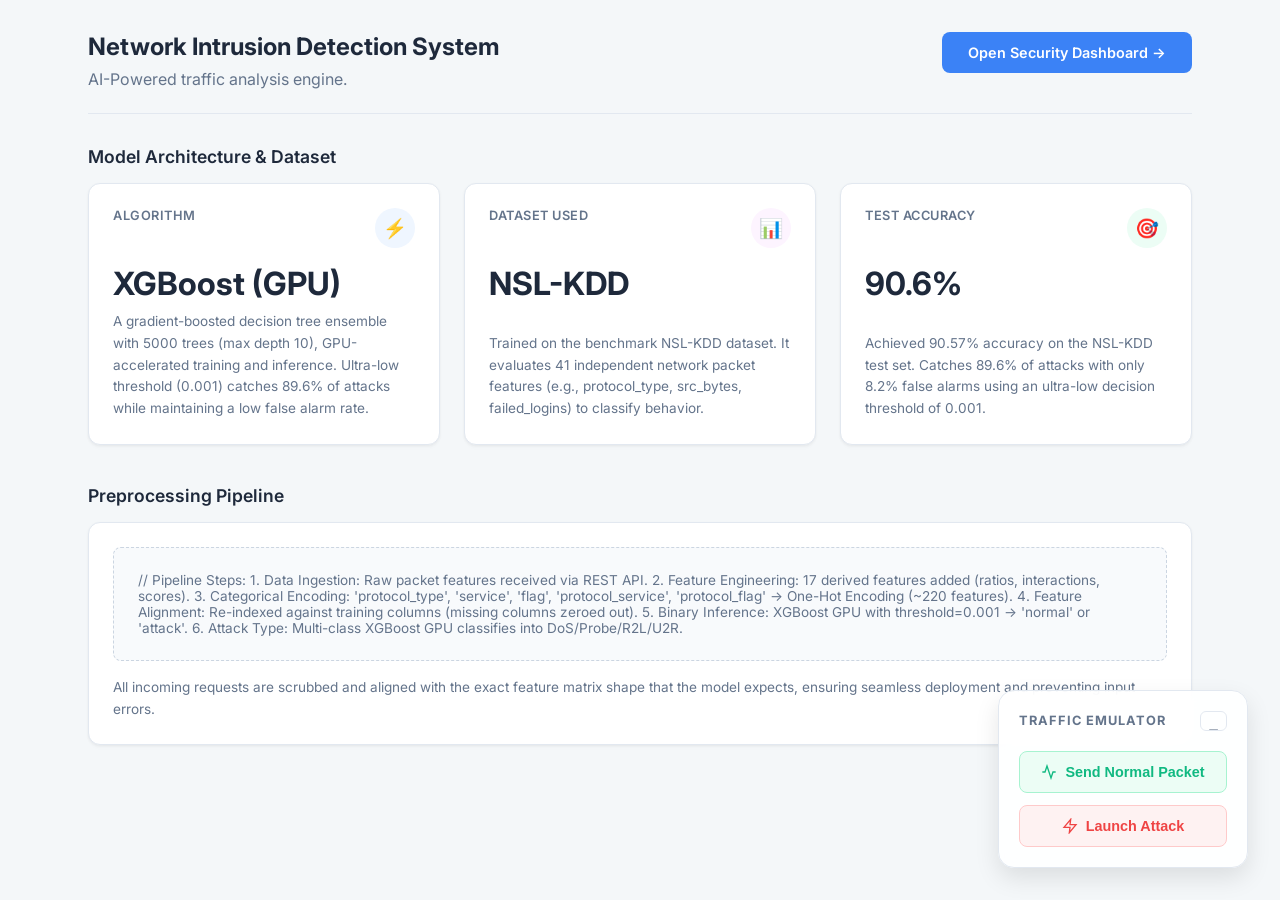
==== templates/index.html @ 62cef050 "feat: add model and site" ====
<!DOCTYPE html>
<html lang="en">
<head>
    <meta charset="UTF-8">
    <meta name="viewport" content="width=device-width, initial-scale=1.0">
    <title>Model Overview - IDS Dashboard</title>
    <link href="https://fonts.googleapis.com/css2?family=Inter:wght@400;500;600;700;800&family=JetBrains+Mono&display=swap" rel="stylesheet">
    <link rel="stylesheet" href="/static/style.css">
</head>
<body>

    <!-- Main Content -->
    <main class="main-content" style="margin-left: 0; max-width: 1200px; margin: 0 auto;">
        <div class="page-header" style="align-items: flex-start; border-bottom: 1px solid var(--border-color); padding-bottom: 1.5rem;">
            <div>
                <h1 class="page-title">Network Intrusion Detection System</h1>
                <p style="color: var(--text-muted); font-size: 1rem; margin-top: 0.5rem;">AI-Powered traffic analysis engine.</p>
            </div>
            <a href="/dashboard" class="btn" style="background: var(--accent-blue); color: white; text-decoration: none; max-width: 250px;">
                Open Security Dashboard →
            </a>
        </div>

        <h2 class="section-title">Model Architecture & Dataset</h2>
        <div class="metrics-grid">
            
            <div class="card">
                <div class="card-header">
                    <span class="card-title">Algorithm</span>
                    <div class="card-icon" style="background: #eff6ff; color: #3b82f6;">⚡</div>
                </div>
                <div class="card-value">XGBoost (GPU)</div>
                <p class="card-desc">A gradient-boosted decision tree ensemble with 5000 trees (max depth 10), GPU-accelerated training and inference. Ultra-low threshold (0.001) catches 89.6% of attacks while maintaining a low false alarm rate.</p>
            </div>
            
            <div class="card">
                <div class="card-header">
                    <span class="card-title">Dataset Used</span>
                    <div class="card-icon" style="background: #fdf4ff; color: #d946ef;">📊</div>
                </div>
                <div class="card-value">NSL-KDD</div>
                <p class="card-desc">Trained on the benchmark NSL-KDD dataset. It evaluates 41 independent network packet features (e.g., protocol_type, src_bytes, failed_logins) to classify behavior.</p>
            </div>

            <div class="card">
                <div class="card-header">
                    <span class="card-title">Test Accuracy</span>
                    <div class="card-icon" style="background: #ecfdf5; color: #10b981;">🎯</div>
                </div>
                <div class="card-value">90.6%</div>
                <p class="card-desc">Achieved 90.57% accuracy on the NSL-KDD test set. Catches 89.6% of attacks with only 8.2% false alarms using an ultra-low decision threshold of 0.001.</p>
            </div>
            
        </div>

        <h2 class="section-title">Preprocessing Pipeline</h2>
        <div class="card" style="margin-bottom: 2rem;">
            <div class="architecture-box">
                // Pipeline Steps:
                1. Data Ingestion: Raw packet features received via REST API.
                2. Feature Engineering: 17 derived features added (ratios, interactions, scores).
                3. Categorical Encoding: 'protocol_type', 'service', 'flag', 'protocol_service', 'protocol_flag' → One-Hot Encoding (~220 features).
                4. Feature Alignment: Re-indexed against training columns (missing columns zeroed out).
                5. Binary Inference: XGBoost GPU with threshold=0.001 → 'normal' or 'attack'.
                6. Attack Type: Multi-class XGBoost GPU classifies into DoS/Probe/R2L/U2R.
            </div>
            <p class="card-desc">All incoming requests are scrubbed and aligned with the exact feature matrix shape that the model expects, ensuring seamless deployment and preventing input errors.</p>
        </div>
    </main>

    <!-- Simulation Panel (Bottom Right) -->
    <div id="sim-panel" class="simulation-panel">
        <div class="sim-header">
            <h3>Traffic Emulator</h3>
            <button id="btn-toggle-sim" class="sim-toggle" title="Hide panel">_</button>
        </div>
        <div class="sim-body">
            <button id="btn-normal" class="btn btn-normal">
                <svg viewBox="0 0 24 24" width="16" height="16" stroke="currentColor" stroke-width="2" fill="none"><polyline points="22 12 18 12 15 21 9 3 6 12 2 12"></polyline></svg>
                Send Normal Packet
            </button>
            <button id="btn-attack" class="btn btn-attack">
                <svg viewBox="0 0 24 24" width="16" height="16" stroke="currentColor" stroke-width="2" fill="none"><polygon points="13 2 3 14 12 14 11 22 21 10 12 10 13 2"></polygon></svg>
                Launch Attack
            </button>
        </div>
    </div>
    <button id="btn-show-sim" class="sim-reopen" style="display:none;" title="Show emulator">+</button>

    <!-- Toast Notification -->
    <div id="toast" class="toast">Packet sent successfully</div>

    <script>
        function showToast(message, isError = false) {
            const toast = document.getElementById('toast');
            toast.textContent = message;
            if (isError) {
                toast.style.background = 'var(--danger-red)';
            } else {
                toast.style.background = '#1e293b';
            }
            toast.classList.add('show');
            setTimeout(() => toast.classList.remove('show'), 3000);
        }

        async function fireTraffic(type) {
            const btn = document.getElementById(`btn-${type}`);
            const originalText = btn.innerHTML;
            btn.innerHTML = 'Sending...';
            btn.disabled = true;

            try {
                const res = await fetch('/api/send_traffic', {
                    method: 'POST',
                    headers: { 'Content-Type': 'application/json' },
                    body: JSON.stringify({ type })
                });
                const data = await res.json();
                
                if (data.status === 'success') {
                    showToast(`Successfully fired ${data.type_sent.toUpperCase()} traffic.`);
                } else {
                    showToast(data.message, true);
                }
            } catch (e) {
                showToast('Failed to connect to target server', true);
            } finally {
                btn.innerHTML = originalText;
                btn.disabled = false;
            }
        }

        document.getElementById('btn-normal').addEventListener('click', () => fireTraffic('normal'));
        document.getElementById('btn-attack').addEventListener('click', () => fireTraffic('attack'));

        // Simulation panel toggle
        function updateSimPanel(hidden) {
            const panel = document.getElementById('sim-panel');
            const reopen = document.getElementById('btn-show-sim');
            if (hidden) {
                panel.classList.add('hidden');
                reopen.style.display = 'flex';
            } else {
                panel.classList.remove('hidden');
                reopen.style.display = 'none';
            }
            localStorage.setItem('sim_panel_hidden', hidden ? '1' : '0');
        }
        document.getElementById('btn-toggle-sim').addEventListener('click', () => updateSimPanel(true));
        document.getElementById('btn-show-sim').addEventListener('click', () => updateSimPanel(false));
        if (localStorage.getItem('sim_panel_hidden') === '1') updateSimPanel(true);
    </script>
</body>
</html>
---- static/style.css ----
:root {
    --bg-light: #f4f7f9;
    --sidebar-bg: #ffffff;
    --card-bg: #ffffff;
    --text-dark: #1e293b;
    --text-muted: #64748b;
    --accent-blue: #3b82f6;
    --accent-teal: #14b8a6;
    --danger-red: #ef4444;
    --safe-green: #10b981;
    --border-color: #e2e8f0;
    --font-main: 'Inter', sans-serif;
}

* { margin: 0; padding: 0; box-sizing: border-box; }

body {
    font-family: var(--font-main);
    background-color: var(--bg-light);
    color: var(--text-dark);
    display: flex;
    min-height: 100vh;
}

/* Sidebar */
.sidebar {
    width: 260px;
    background-color: var(--sidebar-bg);
    border-right: 1px solid var(--border-color);
    padding: 1.5rem 0;
    display: flex;
    flex-direction: column;
    position: fixed;
    height: 100vh;
    left: 0;
    top: 0;
}

.logo-container {
    padding: 0 1.5rem 2rem;
    display: flex;
    align-items: center;
    gap: 0.75rem;
    font-weight: 800;
    font-size: 1.4rem;
    color: var(--text-dark);
}

.logo-icon {
    background: var(--accent-blue);
    color: white;
    width: 32px;
    height: 32px;
    border-radius: 8px;
    display: flex;
    align-items: center;
    justify-content: center;
}

.nav-section {
    font-size: 0.75rem;
    text-transform: uppercase;
    letter-spacing: 1px;
    color: var(--text-muted);
    font-weight: 600;
    padding: 0 1.5rem;
    margin-bottom: 0.75rem;
    margin-top: 1.5rem;
}

.nav-menu {
    list-style: none;
    display: flex;
    flex-direction: column;
    gap: 0.25rem;
    padding: 0 1rem;
}

.nav-item {
    display: flex;
    align-items: center;
    gap: 0.75rem;
    padding: 0.75rem 1rem;
    border-radius: 8px;
    color: var(--text-muted);
    text-decoration: none;
    font-weight: 500;
    font-size: 0.95rem;
    transition: all 0.2s;
}

.nav-item:hover {
    background-color: #f8fafc;
    color: var(--text-dark);
}

.nav-item.active {
    background-color: #eff6ff;
    color: var(--accent-blue);
    font-weight: 600;
}

.nav-item svg {
    width: 18px;
    height: 18px;
}

/* Main Content */
.main-content {
    flex: 1;
    margin-left: 260px;
    padding: 2rem 3rem;
}

.page-header {
    display: flex;
    justify-content: space-between;
    align-items: center;
    margin-bottom: 2rem;
}

.page-title {
    font-size: 1.5rem;
    font-weight: 700;
}

.section-title {
    font-size: 1.1rem;
    font-weight: 600;
    margin-bottom: 1rem;
    color: var(--text-dark);
    margin-top: 1rem;
}

/* Grid Layouts */
.metrics-grid {
    display: grid;
    grid-template-columns: repeat(auto-fit, minmax(260px, 1fr));
    gap: 1.5rem;
    margin-bottom: 2.5rem;
}

/* Cards */
.card {
    background: var(--card-bg);
    border-radius: 12px;
    padding: 1.5rem;
    box-shadow: 0 1px 3px rgba(0,0,0,0.05), 0 4px 6px -2px rgba(0,0,0,0.025);
    border: 1px solid var(--border-color);
    display: flex;
    flex-direction: column;
}

.card-header {
    display: flex;
    justify-content: space-between;
    align-items: flex-start;
    margin-bottom: 1rem;
}

.card-icon {
    width: 40px;
    height: 40px;
    border-radius: 50%;
    display: flex;
    align-items: center;
    justify-content: center;
    font-size: 1.2rem;
}

.card-title {
    font-size: 0.8rem;
    text-transform: uppercase;
    letter-spacing: 0.5px;
    color: var(--text-muted);
    font-weight: 600;
}

.card-value {
    font-size: 2rem;
    font-weight: 700;
    color: var(--text-dark);
    margin-bottom: 0.5rem;
}

.card-desc {
    font-size: 0.85rem;
    color: var(--text-muted);
    line-height: 1.6;
    margin-top: auto;
}

/* Floating Action Buttons (Simulation) */
.simulation-panel {
    position: fixed;
    bottom: 2rem;
    right: 2rem;
    display: flex;
    flex-direction: column;
    gap: 0.75rem;
    z-index: 100;
    background: rgba(255, 255, 255, 0.9);
    backdrop-filter: blur(8px);
    padding: 1.25rem;
    border-radius: 16px;
    box-shadow: 0 10px 25px rgba(0,0,0,0.1);
    border: 1px solid var(--border-color);
    width: 250px;
}

.simulation-panel h3 {
    font-size: 0.8rem;
    text-transform: uppercase;
    letter-spacing: 1px;
    color: var(--text-muted);
    margin: 0;
    text-align: center;
}

.sim-header {
    display: flex;
    align-items: center;
    justify-content: space-between;
    margin-bottom: 0.5rem;
}

.sim-toggle {
    background: none;
    border: 1px solid var(--border-color);
    border-radius: 6px;
    color: var(--text-muted);
    cursor: pointer;
    font-size: 0.9rem;
    line-height: 1;
    padding: 2px 8px;
    font-family: var(--font-mono, monospace);
}

.sim-toggle:hover {
    background: var(--border-color);
}

.sim-body {
    display: flex;
    flex-direction: column;
    gap: 0.75rem;
}

.simulation-panel.hidden {
    display: none;
}

.sim-reopen {
    position: fixed;
    bottom: 2rem;
    right: 2rem;
    z-index: 100;
    width: 48px;
    height: 48px;
    border-radius: 50%;
    border: 1px solid var(--border-color);
    background: var(--card-bg);
    box-shadow: 0 4px 12px rgba(0,0,0,0.15);
    cursor: pointer;
    font-size: 1.5rem;
    align-items: center;
    justify-content: center;
    color: var(--accent-blue);
    transition: transform 0.2s;
}

.sim-reopen:hover {
    transform: scale(1.1);
}

.live-badge {
    display: inline-block;
    font-size: 0.6rem;
    font-weight: 700;
    letter-spacing: 1px;
    color: #fff;
    background: var(--danger-red);
    padding: 2px 8px;
    border-radius: 4px;
    vertical-align: middle;
    margin-left: 8px;
    animation: pulse-badge 1.5s ease-in-out infinite;
}

@keyframes pulse-badge {
    0%, 100% { opacity: 1; }
    50% { opacity: 0.5; }
}

.btn {
    padding: 0.75rem 1rem;
    border: none;
    border-radius: 8px;
    font-weight: 600;
    font-size: 0.9rem;
    cursor: pointer;
    display: flex;
    align-items: center;
    justify-content: center;
    gap: 0.5rem;
    transition: all 0.2s;
    width: 100%;
}

.btn-normal {
    background-color: #ecfdf5;
    color: var(--safe-green);
    border: 1px solid #a7f3d0;
}
.btn-normal:hover { background-color: #d1fae5; }

.btn-attack {
    background-color: #fef2f2;
    color: var(--danger-red);
    border: 1px solid #fecaca;
}
.btn-attack:hover { background-color: #fee2e2; }

/* Table */
.table-card {
    background: var(--card-bg);
    border-radius: 12px;
    box-shadow: 0 1px 3px rgba(0,0,0,0.05);
    border: 1px solid var(--border-color);
    overflow: hidden;
}

table {
    width: 100%;
    border-collapse: collapse;
}

th, td {
    padding: 1rem 1.5rem;
    text-align: left;
    border-bottom: 1px solid var(--border-color);
}

th {
    background-color: #f8fafc;
    font-size: 0.8rem;
    text-transform: uppercase;
    color: var(--text-muted);
    font-weight: 600;
    letter-spacing: 0.5px;
}

td {
    font-size: 0.95rem;
}

.badge {
    padding: 0.35rem 0.75rem;
    border-radius: 999px;
    font-size: 0.75rem;
    font-weight: 600;
    display: inline-flex;
    align-items: center;
    justify-content: center;
}

.badge.attack { background: #fee2e2; color: #b91c1c; }
.badge.normal { background: #d1fae5; color: #047857; }
.badge.correct { background: #e0f2fe; color: #0369a1; }
.badge.wrong { background: #ffedd5; color: #c2410c; }

/* Toast */
.toast {
    position: fixed;
    top: 2rem;
    right: 50%;
    transform: translateX(50%) translateY(-100px);
    background: #1e293b;
    color: white;
    padding: 1rem 2rem;
    border-radius: 8px;
    font-weight: 500;
    opacity: 0;
    transition: all 0.3s cubic-bezier(0.68, -0.55, 0.265, 1.55);
    z-index: 1000;
    box-shadow: 0 10px 15px -3px rgba(0,0,0,0.1);
}
.toast.show { transform: translateX(50%) translateY(0); opacity: 1; }
.toast.error { background: var(--danger-red); }

/* Model Architecture specific */
.architecture-box {
    background: #f8fafc;
    border: 1px dashed #cbd5e1;
    border-radius: 8px;
    padding: 1.5rem;
    margin-bottom: 1rem;
    font-family: var(--font-mono);
    font-size: 0.85rem;
    color: var(--text-muted);
}
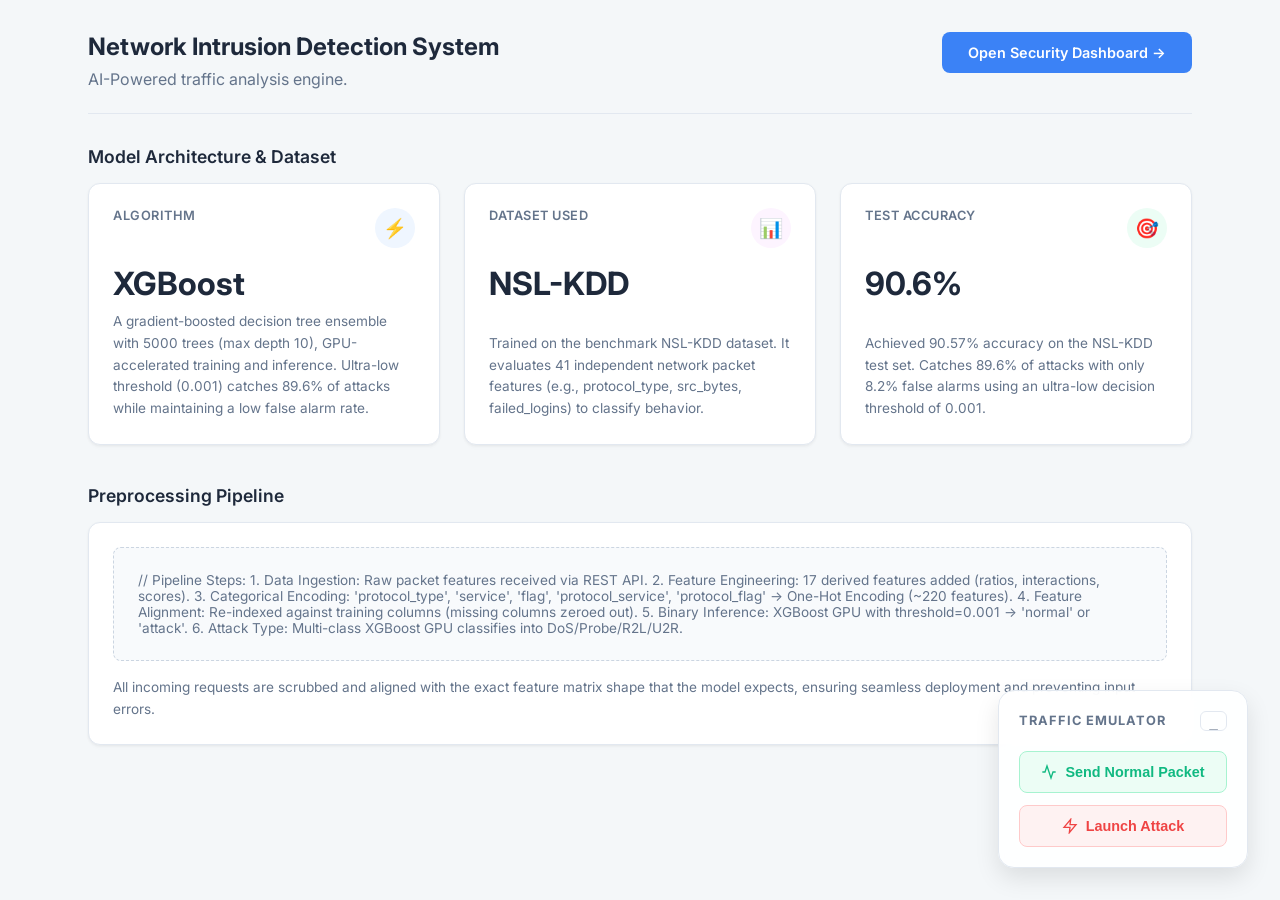
==== commit c42dff32: "feat: add linear reg" ====
--- a/templates/index.html
+++ b/templates/index.html
@@ -29,7 +29,7 @@
                     <span class="card-title">Algorithm</span>
                     <div class="card-icon" style="background: #eff6ff; color: #3b82f6;">⚡</div>
                 </div>
-                <div class="card-value">XGBoost (GPU)</div>
+                <div class="card-value">XGBoost</div>
                 <p class="card-desc">A gradient-boosted decision tree ensemble with 5000 trees (max depth 10), GPU-accelerated training and inference. Ultra-low threshold (0.001) catches 89.6% of attacks while maintaining a low false alarm rate.</p>
             </div>
             
